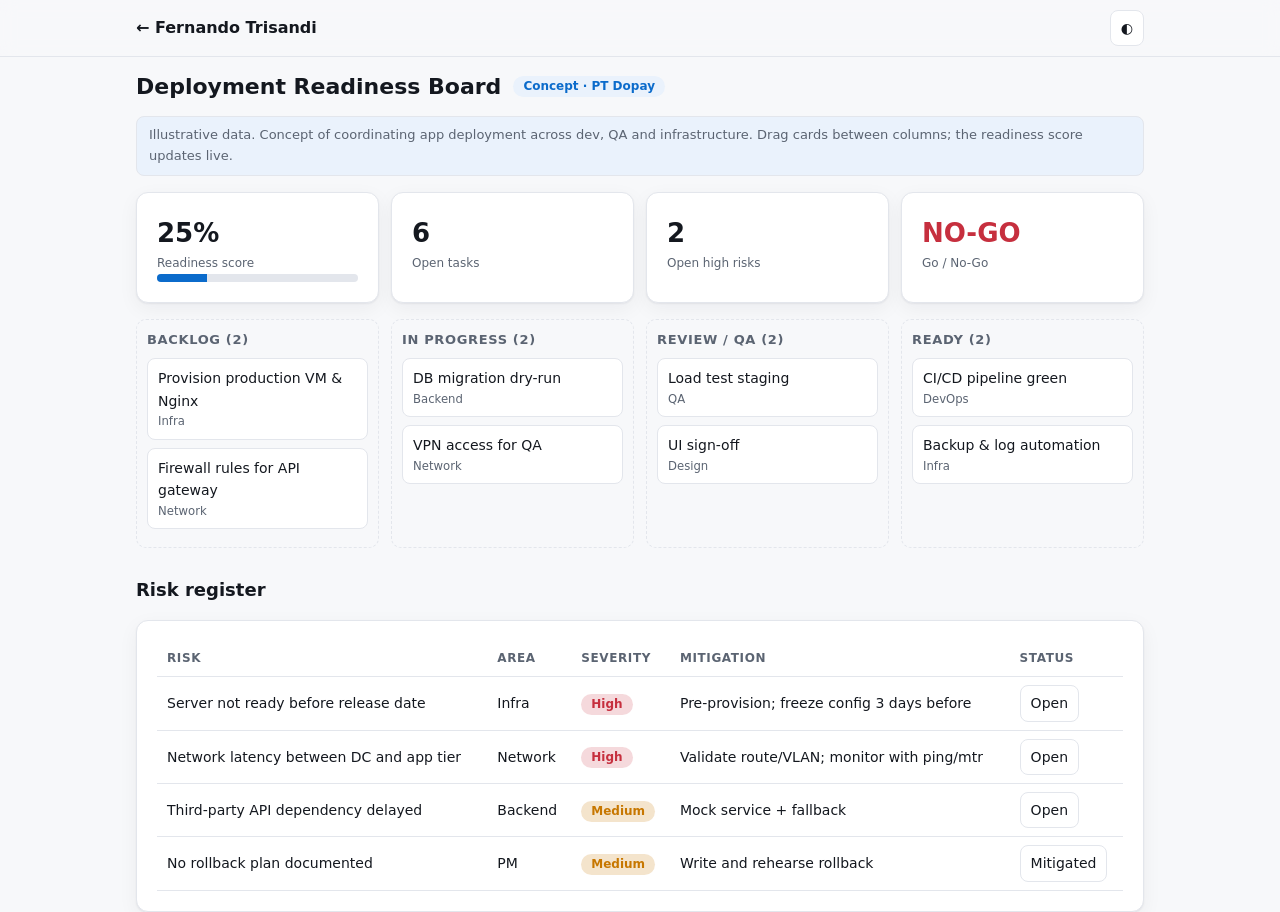
==== prototypes/dopay.html @ a8b0e4cb "Initial CV site" ====
<!doctype html>
<html lang="en"><head><meta charset="utf-8"><meta name="viewport" content="width=device-width,initial-scale=1">
<title>Deployment Readiness Board — Prototype</title>
<link rel="stylesheet" href="../css/style.css"></head>
<body>
<header class="top"><div class="wrap"><a class="brand" href="../index.html">← Fernando Trisandi</a><nav></nav><button class="icon" data-toggle-theme>◐</button></div></header>
<div class="wrap">
<div class="pbar"><h1>Deployment Readiness Board</h1><span class="badge b-info">Concept · PT Dopay</span></div>
<div class="note">Illustrative data. Concept of coordinating app deployment across dev, QA and infrastructure. Drag cards between columns; the readiness score updates live.</div>

<div class="kpis">
  <div class="card kpi"><div class="n" id="score">0%</div><div class="l">Readiness score</div><div class="bar"><i id="scorebar" style="width:0"></i></div></div>
  <div class="card kpi"><div class="n" id="open">0</div><div class="l">Open tasks</div></div>
  <div class="card kpi"><div class="n" id="risks">0</div><div class="l">Open high risks</div></div>
  <div class="card kpi"><div class="n" id="verdict">—</div><div class="l">Go / No-Go</div></div>
</div>

<div class="board" id="board"></div>

<h2 style="margin-top:28px;font-size:18px">Risk register</h2>
<div class="card scroll"><table><thead><tr><th>Risk</th><th>Area</th><th>Severity</th><th>Mitigation</th><th>Status</th></tr></thead><tbody id="rk"></tbody></table></div>
</div>
<script src="../js/main.js"></script>
<script>
var cols=["Backlog","In progress","Review / QA","Ready"];
var tasks=[
 {t:"Provision production VM & Nginx",o:"Infra",c:0},{t:"Firewall rules for API gateway",o:"Network",c:0},
 {t:"DB migration dry-run",o:"Backend",c:1},{t:"VPN access for QA",o:"Network",c:1},
 {t:"Load test staging",o:"QA",c:2},{t:"UI sign-off",o:"Design",c:2},
 {t:"CI/CD pipeline green",o:"DevOps",c:3},{t:"Backup & log automation",o:"Infra",c:3}
];
var risks=[
 {r:"Server not ready before release date",a:"Infra",s:"High",m:"Pre-provision; freeze config 3 days before",open:true},
 {r:"Network latency between DC and app tier",a:"Network",s:"High",m:"Validate route/VLAN; monitor with ping/mtr",open:true},
 {r:"Third-party API dependency delayed",a:"Backend",s:"Medium",m:"Mock service + fallback",open:true},
 {r:"No rollback plan documented",a:"PM",s:"Medium",m:"Write and rehearse rollback",open:false}
];
var board=document.getElementById("board");
function render(){
  board.innerHTML="";
  cols.forEach(function(name,ci){
    var col=document.createElement("div");col.className="col";col.dataset.c=ci;
    col.innerHTML="<h4>"+name+" ("+tasks.filter(function(x){return x.c===ci}).length+")</h4>";
    col.ondragover=function(e){e.preventDefault()};
    col.ondrop=function(e){e.preventDefault();var i=e.dataTransfer.getData("i");tasks[i].c=ci;render()};
    tasks.forEach(function(x,i){if(x.c!==ci)return;
      var d=document.createElement("div");d.className="task";d.draggable=true;
      d.innerHTML=x.t+"<small>"+x.o+"</small>";
      d.ondragstart=function(e){e.dataTransfer.setData("i",i)};
      d.onclick=function(){x.c=(x.c+1)%4;render()};
      col.appendChild(d)});
    board.appendChild(col)});
  var rdy=tasks.filter(function(x){return x.c===3}).length,tot=tasks.length;
  var openHigh=risks.filter(function(r){return r.open&&r.s==="High"}).length;
  var pct=Math.round(rdy/tot*100);
  document.getElementById("score").textContent=pct+"%";
  document.getElementById("scorebar").style.width=pct+"%";
  document.getElementById("open").textContent=tot-rdy;
  document.getElementById("risks").textContent=openHigh;
  var go=pct===100&&openHigh===0;
  document.getElementById("verdict").textContent=go?"GO":"NO-GO";
  document.getElementById("verdict").style.color=go?"var(--accent-2)":"var(--bad)";
  var tb=document.getElementById("rk");tb.innerHTML="";
  risks.forEach(function(r,i){var tr=document.createElement("tr");
    tr.innerHTML="<td>"+r.r+"</td><td>"+r.a+"</td><td><span class='badge "+(r.s==="High"?"b-bad":"b-warn")+"'>"+r.s+"</span></td><td>"+r.m+"</td><td><button class='icon'>"+(r.open?"Open":"Mitigated")+"</button></td>";
    tr.querySelector("button").onclick=function(){r.open=!r.open;render()};
    tb.appendChild(tr)});
}
render();
</script>
</body></html>
---- css/style.css ----
:root{
  --bg:#f7f8fa;--surface:#fff;--ink:#14181f;--muted:#5b6472;--line:#e3e6ec;
  --accent:#0b6bcb;--accent-2:#0a8f6a;--warn:#c77700;--bad:#c62f3e;--soft:#eaf2fc;
  --radius:12px;--shadow:0 1px 2px rgba(20,24,31,.06),0 6px 20px rgba(20,24,31,.05);
}
@media (prefers-color-scheme:dark){:root:not([data-theme="light"]){
  --bg:#0e1116;--surface:#161b22;--ink:#e8ecf2;--muted:#9aa5b5;--line:#252c37;
  --accent:#5aa6ff;--accent-2:#3ecf9f;--warn:#f0a93b;--bad:#ff6b7a;--soft:#14263d;
  --shadow:0 1px 2px rgba(0,0,0,.4),0 6px 20px rgba(0,0,0,.3);}}
:root[data-theme="dark"]{
  --bg:#0e1116;--surface:#161b22;--ink:#e8ecf2;--muted:#9aa5b5;--line:#252c37;
  --accent:#5aa6ff;--accent-2:#3ecf9f;--warn:#f0a93b;--bad:#ff6b7a;--soft:#14263d;
  --shadow:0 1px 2px rgba(0,0,0,.4),0 6px 20px rgba(0,0,0,.3);}
*{box-sizing:border-box}
html{scroll-behavior:smooth}
body{margin:0;background:var(--bg);color:var(--ink);font:16px/1.6 system-ui,-apple-system,"Segoe UI",Roboto,sans-serif}
a{color:var(--accent);text-decoration:none}a:hover{text-decoration:underline}
.wrap{max-width:1040px;margin:0 auto;padding:0 16px}
header.top{position:sticky;top:0;z-index:10;background:color-mix(in srgb,var(--bg) 88%,transparent);backdrop-filter:blur(8px);border-bottom:1px solid var(--line)}
header.top .wrap{display:flex;align-items:center;gap:16px;height:56px}
.brand{font-weight:700;color:var(--ink)}
nav{display:flex;gap:14px;margin-left:auto;overflow-x:auto;white-space:nowrap}
nav a{color:var(--muted);font-size:14px}
button.icon{border:1px solid var(--line);background:var(--surface);color:var(--ink);border-radius:8px;padding:6px 10px;cursor:pointer;font:inherit;font-size:14px}
.hero{padding:56px 0 32px;display:grid;gap:24px;grid-template-columns:1fr}
@media(min-width:800px){.hero{grid-template-columns:1.4fr 1fr;align-items:center}}
.hero h1{font-size:clamp(30px,5vw,46px);line-height:1.1;margin:0 0 8px}
.hero .role{color:var(--accent);font-weight:600;margin-bottom:12px}
.hero p{color:var(--muted);max-width:60ch}
.chips{display:flex;flex-wrap:wrap;gap:8px;margin:16px 0 0}
.chip{background:var(--soft);color:var(--accent);border-radius:999px;padding:3px 12px;font-size:13px;font-weight:500}
.card{background:var(--surface);border:1px solid var(--line);border-radius:var(--radius);box-shadow:var(--shadow);padding:20px}
.contact{list-style:none;margin:0;padding:0;display:grid;gap:10px;font-size:15px}
.contact b{display:inline-block;width:76px;color:var(--muted);font-weight:500}
.btn{display:inline-block;border-radius:8px;padding:9px 16px;font-weight:600;font-size:14px;border:1px solid var(--accent);background:var(--accent);color:#fff}
.btn.ghost{background:transparent;color:var(--accent)}
.btn:hover{text-decoration:none;opacity:.9}
section{padding:36px 0}
section>.wrap>h2{font-size:24px;margin:0 0 4px}
.sub{color:var(--muted);margin:0 0 20px}
.grid{display:grid;gap:16px}
.g2{grid-template-columns:repeat(auto-fit,minmax(280px,1fr))}
.g4{grid-template-columns:repeat(auto-fit,minmax(220px,1fr))}
.job{position:relative;padding-left:20px;border-left:2px solid var(--line);margin:0 0 24px}
.job::before{content:"";position:absolute;left:-7px;top:6px;width:12px;height:12px;border-radius:50%;background:var(--accent)}
.job h3{margin:0;font-size:18px}
.job .meta{color:var(--muted);font-size:14px;margin-bottom:6px}
.job ul{margin:6px 0 0;padding-left:18px}.job li{margin:3px 0}
.stat{font-size:28px;font-weight:700;color:var(--accent)}
.proto h3{margin:0 0 4px}.proto .tag{font-size:12px;color:var(--muted);text-transform:uppercase;letter-spacing:.06em}
.proto p{color:var(--muted);font-size:14px;margin:8px 0 14px}
footer{padding:28px 0 48px;color:var(--muted);font-size:13px;border-top:1px solid var(--line)}
/* prototype shared */
.pbar{display:flex;align-items:center;gap:12px;padding:12px 0;flex-wrap:wrap}
.pbar h1{font-size:22px;margin:0}
.note{background:var(--soft);border:1px solid var(--line);border-radius:8px;padding:8px 12px;font-size:13px;color:var(--muted);margin-bottom:16px}
table{width:100%;border-collapse:collapse;font-size:14px}
th,td{text-align:left;padding:8px 10px;border-bottom:1px solid var(--line)}
th{color:var(--muted);font-weight:600;font-size:12px;text-transform:uppercase;letter-spacing:.05em}
.badge{display:inline-block;border-radius:999px;padding:1px 10px;font-size:12px;font-weight:600}
.b-ok{background:color-mix(in srgb,var(--accent-2) 18%,transparent);color:var(--accent-2)}
.b-warn{background:color-mix(in srgb,var(--warn) 20%,transparent);color:var(--warn)}
.b-bad{background:color-mix(in srgb,var(--bad) 18%,transparent);color:var(--bad)}
.b-info{background:var(--soft);color:var(--accent)}
.bar{height:8px;border-radius:99px;background:var(--line);overflow:hidden}
.bar>i{display:block;height:100%;background:var(--accent)}
.kpis{display:grid;gap:12px;grid-template-columns:repeat(auto-fit,minmax(150px,1fr));margin-bottom:16px}
.kpi .n{font-size:26px;font-weight:700}.kpi .l{font-size:12px;color:var(--muted)}
.board{display:grid;gap:12px;grid-template-columns:repeat(auto-fit,minmax(200px,1fr))}
.col{background:var(--bg);border:1px dashed var(--line);border-radius:10px;padding:10px;min-height:120px}
.col h4{margin:0 0 8px;font-size:13px;color:var(--muted);text-transform:uppercase;letter-spacing:.05em}
.task{background:var(--surface);border:1px solid var(--line);border-radius:8px;padding:8px 10px;margin-bottom:8px;font-size:14px;cursor:grab}
.task small{display:block;color:var(--muted)}
select,input{font:inherit;padding:6px 8px;border:1px solid var(--line);border-radius:8px;background:var(--surface);color:var(--ink)}
svg text{fill:var(--ink);font-size:12px}
.tabs{display:flex;gap:6px;margin-bottom:12px;flex-wrap:wrap}
.tabs button{border:1px solid var(--line);background:var(--surface);color:var(--ink);border-radius:8px;padding:6px 12px;cursor:pointer;font:inherit;font-size:14px}
.tabs button.on{background:var(--accent);border-color:var(--accent);color:#fff}
.scroll{overflow-x:auto}
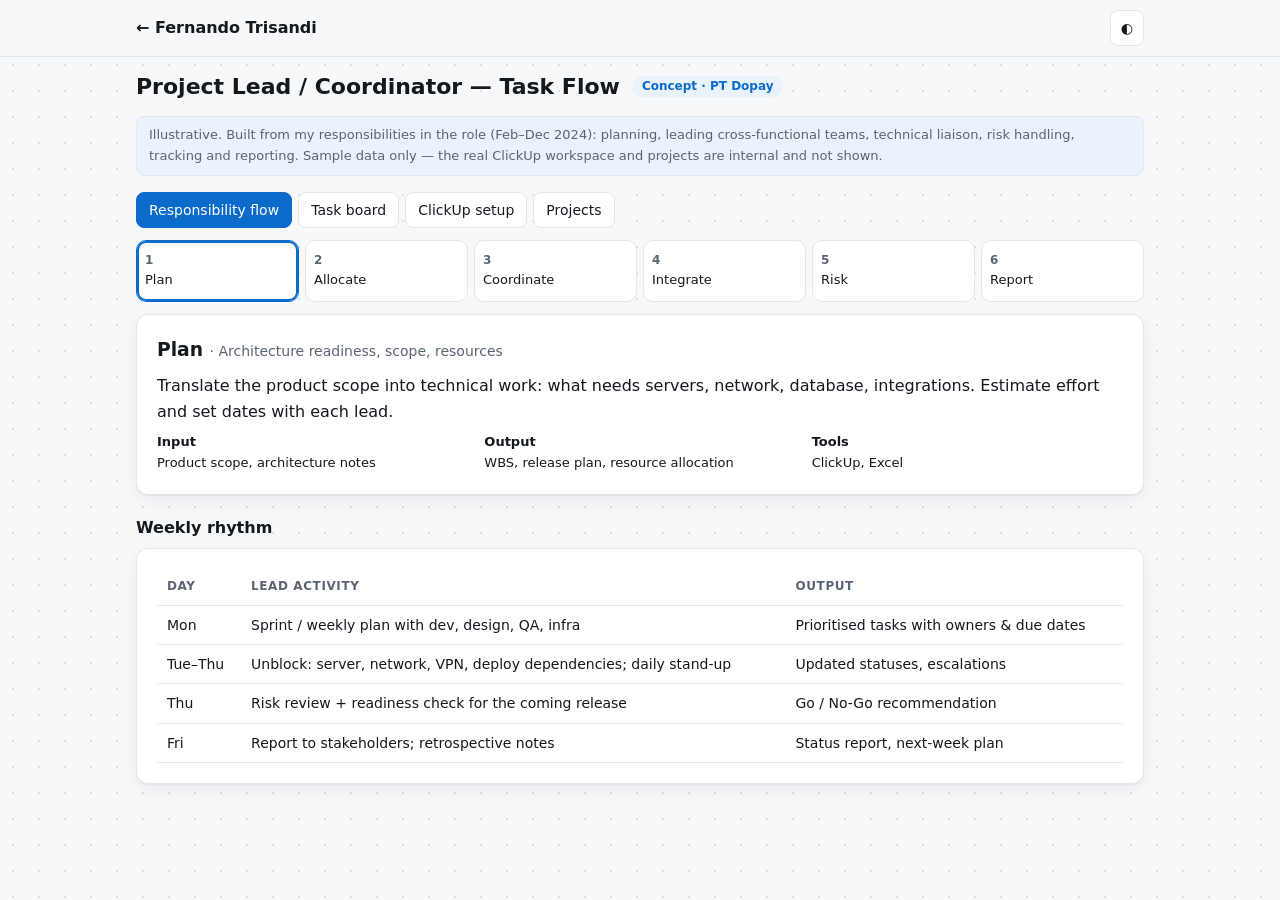
==== commit 0de71b3e: "Remove Axindo prototype, add Tiga Putra card, fix mobile hero gutter Also includes pending updates t" ====
--- a/prototypes/dopay.html
+++ b/prototypes/dopay.html
@@ -1,71 +1,109 @@
 <!doctype html>
 <html lang="en"><head><meta charset="utf-8"><meta name="viewport" content="width=device-width,initial-scale=1">
-<title>Deployment Readiness Board — Prototype</title>
-<link rel="stylesheet" href="../css/style.css"></head>
+<title>Dopay — Project Lead Flow Prototype</title>
+<link rel="stylesheet" href="../css/style.css">
+<style>
+.loop{display:flex;gap:6px;flex-wrap:wrap;margin-bottom:12px}
+.loop button{flex:1 1 120px;border:1px solid var(--line);background:var(--surface);color:var(--ink);border-radius:10px;padding:10px 8px;cursor:pointer;font:inherit;font-size:13px;text-align:left}
+.loop button b{display:block;font-size:12px;color:var(--muted)}.loop button.on{border-color:var(--accent);box-shadow:0 0 0 2px var(--accent) inset}
+.cu{display:grid;grid-template-columns:200px 1fr;gap:12px}@media(max-width:700px){.cu{grid-template-columns:1fr}}
+.cu .side{border:1px solid var(--line);border-radius:10px;padding:10px;background:var(--soft);font-size:13px}
+.cu .side div{padding:4px 6px;border-radius:6px;cursor:pointer}.cu .side div.on{background:var(--accent);color:#fff}
+.pill{display:inline-block;border-radius:999px;padding:1px 8px;font-size:11px;color:#fff;margin-right:4px}
+</style></head>
 <body>
 <header class="top"><div class="wrap"><a class="brand" href="../index.html">← Fernando Trisandi</a><nav></nav><button class="icon" data-toggle-theme>◐</button></div></header>
 <div class="wrap">
-<div class="pbar"><h1>Deployment Readiness Board</h1><span class="badge b-info">Concept · PT Dopay</span></div>
-<div class="note">Illustrative data. Concept of coordinating app deployment across dev, QA and infrastructure. Drag cards between columns; the readiness score updates live.</div>
+<div class="pbar"><h1>Project Lead / Coordinator — Task Flow</h1><span class="badge b-info">Concept · PT Dopay</span></div>
+<div class="note">Illustrative. Built from my responsibilities in the role (Feb–Dec 2024): planning, leading cross-functional teams, technical liaison, risk handling, tracking and reporting. Sample data only — the real ClickUp workspace and projects are internal and not shown.</div>
 
-<div class="kpis">
+<div class="tabs" id="tabs"><button class="on" data-t="r">Responsibility flow</button><button data-t="b">Task board</button><button data-t="c">ClickUp setup</button><button data-t="p">Projects</button></div>
+
+<div id="r">
+ <div class="loop" id="lp"></div><div class="card" id="ld"></div>
+ <h3 style="font-size:16px;margin:20px 0 8px">Weekly rhythm</h3>
+ <div class="card scroll"><table><thead><tr><th>Day</th><th>Lead activity</th><th>Output</th></tr></thead><tbody>
+  <tr><td>Mon</td><td>Sprint / weekly plan with dev, design, QA, infra</td><td>Prioritised tasks with owners &amp; due dates</td></tr>
+  <tr><td>Tue–Thu</td><td>Unblock: server, network, VPN, deploy dependencies; daily stand-up</td><td>Updated statuses, escalations</td></tr>
+  <tr><td>Thu</td><td>Risk review + readiness check for the coming release</td><td>Go / No-Go recommendation</td></tr>
+  <tr><td>Fri</td><td>Report to stakeholders; retrospective notes</td><td>Status report, next-week plan</td></tr></tbody></table></div>
+</div>
+
+<div id="b" hidden>
+ <div class="kpis">
   <div class="card kpi"><div class="n" id="score">0%</div><div class="l">Readiness score</div><div class="bar"><i id="scorebar" style="width:0"></i></div></div>
   <div class="card kpi"><div class="n" id="open">0</div><div class="l">Open tasks</div></div>
   <div class="card kpi"><div class="n" id="risks">0</div><div class="l">Open high risks</div></div>
   <div class="card kpi"><div class="n" id="verdict">—</div><div class="l">Go / No-Go</div></div>
+ </div>
+ <div class="board" id="board"></div>
+ <h2 style="margin-top:28px;font-size:18px">Risk register</h2>
+ <div class="card scroll"><table><thead><tr><th>Risk</th><th>Area</th><th>Severity</th><th>Mitigation</th><th>Status</th></tr></thead><tbody id="rk"></tbody></table></div>
 </div>
 
-<div class="board" id="board"></div>
+<div id="c" hidden>
+ <div class="cu"><div class="side" id="cs"></div><div class="card" id="cd"></div></div>
+ <p style="font-size:13px;color:var(--muted)">Task tracking used across the role: ClickUp, Jira, Trello and Asana. The structure below is a template I follow — Space per product, Folder per release, List per workstream.</p>
+</div>
 
-<h2 style="margin-top:28px;font-size:18px">Risk register</h2>
-<div class="card scroll"><table><thead><tr><th>Risk</th><th>Area</th><th>Severity</th><th>Mitigation</th><th>Status</th></tr></thead><tbody id="rk"></tbody></table></div>
+<div id="p" hidden><div class="grid g2" id="pj"></div>
+ <p style="font-size:13px;color:var(--muted)">Sample project types matching the scope of the role; real project names are omitted.</p></div>
 </div>
 <script src="../js/main.js"></script>
 <script>
+var $=function(i){return document.getElementById(i)};
+var tabs=["r","b","c","p"];
+document.querySelectorAll("#tabs button").forEach(function(b){b.onclick=function(){document.querySelectorAll("#tabs button").forEach(function(x){x.classList.toggle("on",x===b)});tabs.forEach(function(id){$(id).hidden=id!==b.dataset.t})}});
+
+/* responsibility flow */
+var L=[["Plan","Architecture readiness, scope, resources","Translate the product scope into technical work: what needs servers, network, database, integrations. Estimate effort and set dates with each lead.","Product scope, architecture notes","WBS, release plan, resource allocation","ClickUp, Excel"],
+["Allocate","Task allocation across dev / design / QA","Break work into tasks, assign owners, agree definition of done and acceptance criteria.","Release plan","Tasks with owner, due date, priority","ClickUp / Jira board"],
+["Coordinate","Technical liaison","Connect developers with infrastructure and network engineers; align stakeholders; resolve cross-team dependencies.","Blockers, questions","Decisions, unblocked tasks","Stand-up, chat, meeting notes"],
+["Integrate","Deployment &amp; infrastructure","Verify servers, routers, switches, VPN and firewall rules are configured and validated before deployment.","Environment checklist","Ready staging / production","Linux, Nginx, VLAN, VPN"],
+["Risk","Identify &amp; mitigate","Keep a live risk register: server readiness, latency, third-party dependencies, rollback plan. Decide Go / No-Go.","Test results, risk register","Mitigations, Go / No-Go","Risk register, readiness score"],
+["Report","Track &amp; communicate","Weekly status to stakeholders: progress, risks, next steps. Feed lessons back into the next plan.","Board status","Status report, retrospective","ClickUp dashboard, Asana / Trello"]];
+var lc=0;
+function rl(){$("lp").innerHTML=L.map(function(s,i){return "<button class='"+(i===lc?"on":"")+"' data-i='"+i+"'><b>"+(i+1)+"</b>"+s[0]+"</button>"}).join("");
+ $("lp").querySelectorAll("button").forEach(function(b){b.onclick=function(){lc=+b.dataset.i;rl()}});
+ var s=L[lc];$("ld").innerHTML="<h3 style='margin:0 0 4px'>"+s[0]+" <span style='font-weight:400;color:var(--muted);font-size:14px'>· "+s[1]+"</span></h3><p style='margin:8px 0'>"+s[2]+"</p><div class='grid' style='grid-template-columns:repeat(auto-fit,minmax(150px,1fr));font-size:13px'><div><b>Input</b><br>"+s[3]+"</div><div><b>Output</b><br>"+s[4]+"</div><div><b>Tools</b><br>"+s[5]+"</div></div>"}
+rl();
+
+/* board */
 var cols=["Backlog","In progress","Review / QA","Ready"];
-var tasks=[
- {t:"Provision production VM & Nginx",o:"Infra",c:0},{t:"Firewall rules for API gateway",o:"Network",c:0},
- {t:"DB migration dry-run",o:"Backend",c:1},{t:"VPN access for QA",o:"Network",c:1},
- {t:"Load test staging",o:"QA",c:2},{t:"UI sign-off",o:"Design",c:2},
- {t:"CI/CD pipeline green",o:"DevOps",c:3},{t:"Backup & log automation",o:"Infra",c:3}
-];
-var risks=[
- {r:"Server not ready before release date",a:"Infra",s:"High",m:"Pre-provision; freeze config 3 days before",open:true},
- {r:"Network latency between DC and app tier",a:"Network",s:"High",m:"Validate route/VLAN; monitor with ping/mtr",open:true},
- {r:"Third-party API dependency delayed",a:"Backend",s:"Medium",m:"Mock service + fallback",open:true},
- {r:"No rollback plan documented",a:"PM",s:"Medium",m:"Write and rehearse rollback",open:false}
-];
-var board=document.getElementById("board");
-function render(){
-  board.innerHTML="";
-  cols.forEach(function(name,ci){
-    var col=document.createElement("div");col.className="col";col.dataset.c=ci;
-    col.innerHTML="<h4>"+name+" ("+tasks.filter(function(x){return x.c===ci}).length+")</h4>";
-    col.ondragover=function(e){e.preventDefault()};
-    col.ondrop=function(e){e.preventDefault();var i=e.dataTransfer.getData("i");tasks[i].c=ci;render()};
-    tasks.forEach(function(x,i){if(x.c!==ci)return;
-      var d=document.createElement("div");d.className="task";d.draggable=true;
-      d.innerHTML=x.t+"<small>"+x.o+"</small>";
-      d.ondragstart=function(e){e.dataTransfer.setData("i",i)};
-      d.onclick=function(){x.c=(x.c+1)%4;render()};
-      col.appendChild(d)});
-    board.appendChild(col)});
-  var rdy=tasks.filter(function(x){return x.c===3}).length,tot=tasks.length;
-  var openHigh=risks.filter(function(r){return r.open&&r.s==="High"}).length;
-  var pct=Math.round(rdy/tot*100);
-  document.getElementById("score").textContent=pct+"%";
-  document.getElementById("scorebar").style.width=pct+"%";
-  document.getElementById("open").textContent=tot-rdy;
-  document.getElementById("risks").textContent=openHigh;
-  var go=pct===100&&openHigh===0;
-  document.getElementById("verdict").textContent=go?"GO":"NO-GO";
-  document.getElementById("verdict").style.color=go?"var(--accent-2)":"var(--bad)";
-  var tb=document.getElementById("rk");tb.innerHTML="";
-  risks.forEach(function(r,i){var tr=document.createElement("tr");
-    tr.innerHTML="<td>"+r.r+"</td><td>"+r.a+"</td><td><span class='badge "+(r.s==="High"?"b-bad":"b-warn")+"'>"+r.s+"</span></td><td>"+r.m+"</td><td><button class='icon'>"+(r.open?"Open":"Mitigated")+"</button></td>";
-    tr.querySelector("button").onclick=function(){r.open=!r.open;render()};
-    tb.appendChild(tr)});
-}
+var tasks=[{t:"Provision production VM & Nginx",o:"Infra",c:0},{t:"Firewall rules for API gateway",o:"Network",c:0},{t:"DB migration dry-run",o:"Backend",c:1},{t:"VPN access for QA",o:"Network",c:1},{t:"Load test staging",o:"QA",c:2},{t:"UI sign-off",o:"Design",c:2},{t:"CI/CD pipeline green",o:"DevOps",c:3},{t:"Backup & log automation",o:"Infra",c:3}];
+var risks=[{r:"Server not ready before release date",a:"Infra",s:"High",m:"Pre-provision; freeze config 3 days before",open:true},{r:"Network latency between DC and app tier",a:"Network",s:"High",m:"Validate route/VLAN; monitor with ping/mtr",open:true},{r:"Third-party API dependency delayed",a:"Backend",s:"Medium",m:"Mock service + fallback",open:true},{r:"No rollback plan documented",a:"PM",s:"Medium",m:"Write and rehearse rollback",open:false}];
+function render(){var board=$("board");board.innerHTML="";
+ cols.forEach(function(name,ci){var col=document.createElement("div");col.className="col";
+  col.innerHTML="<h4>"+name+" ("+tasks.filter(function(x){return x.c===ci}).length+")</h4>";
+  col.ondragover=function(e){e.preventDefault()};col.ondrop=function(e){e.preventDefault();tasks[e.dataTransfer.getData("i")].c=ci;render()};
+  tasks.forEach(function(x,i){if(x.c!==ci)return;var d=document.createElement("div");d.className="task";d.draggable=true;d.innerHTML=x.t+"<small>"+x.o+"</small>";
+   d.ondragstart=function(e){e.dataTransfer.setData("i",i)};d.onclick=function(){x.c=(x.c+1)%4;render()};col.appendChild(d)});board.appendChild(col)});
+ var rdy=tasks.filter(function(x){return x.c===3}).length,tot=tasks.length,oh=risks.filter(function(r){return r.open&&r.s==="High"}).length,pct=Math.round(rdy/tot*100);
+ $("score").textContent=pct+"%";$("scorebar").style.width=pct+"%";$("open").textContent=tot-rdy;$("risks").textContent=oh;
+ var go=pct===100&&oh===0;$("verdict").textContent=go?"GO":"NO-GO";$("verdict").style.color=go?"var(--accent-2)":"var(--bad)";
+ var tb=$("rk");tb.innerHTML="";risks.forEach(function(r){var tr=document.createElement("tr");
+  tr.innerHTML="<td>"+r.r+"</td><td>"+r.a+"</td><td><span class='badge "+(r.s==="High"?"b-bad":"b-warn")+"'>"+r.s+"</span></td><td>"+r.m+"</td><td><button class='icon'>"+(r.open?"Open":"Mitigated")+"</button></td>";
+  tr.querySelector("button").onclick=function(){r.open=!r.open;render()};tb.appendChild(tr)})}
 render();
+
+/* ClickUp template */
+var CU=[["Space: Product",["A space per product / client app. Members and permissions set here.","Custom statuses: Backlog → In progress → Review / QA → Ready → Released"]],
+["Folder: Release 1.0",["One folder per release with a start and target date.","Sprint lists hold two-week task batches."]],
+["List: Backend / Frontend / QA / Infra",["One list per workstream so each lead sees their own queue.","Custom fields: Owner team, Severity, Environment (staging / prod)."]],
+["Tasks &amp; subtasks",["Task = deliverable with owner, due date and priority.","Dependencies link infra tasks (VM, firewall, VPN) before deploy tasks.","Checklist per task: definition of done."]],
+["Docs &amp; wiki",["Deployment runbook, rollback plan, server / network inventory, meeting notes."]],
+["Dashboard &amp; reporting",["Cards: tasks by status, overdue, workload per team, burndown.","Weekly snapshot goes into the stakeholder report."]]];
+var ci=0;
+function rcu(){$("cs").innerHTML=CU.map(function(x,i){return "<div class='"+(i===ci?"on":"")+"' data-i='"+i+"'>"+x[0]+"</div>"}).join("");
+ $("cs").querySelectorAll("div").forEach(function(d){d.onclick=function(){ci=+d.dataset.i;rcu()}});
+ $("cd").innerHTML="<h3 style='margin:0 0 8px'>"+CU[ci][0]+"</h3><ul style='margin:0;padding-left:18px'>"+CU[ci][1].map(function(t){return "<li>"+t+"</li>"}).join("")+"</ul>"+(ci===3?"<p style='margin-top:12px'><span class='pill' style='background:#7b8794'>Backlog</span><span class='pill' style='background:#0b6bcb'>In progress</span><span class='pill' style='background:#d98a00'>Review / QA</span><span class='pill' style='background:#0a8f6a'>Ready</span></p>":"")}
+rcu();
+
+/* project types */
+[["Application deployment","Release of a new app version to production: staging, CI/CD, DB migration, go-live checklist.","Dev · QA · Infra","Readiness 100% → Go"],
+["Infrastructure integration","Connect app tier to data centre: VLAN, VPN, firewall rules, routing and latency validation.","Network · Infra","Latency &amp; route validated"],
+["Server &amp; network readiness","Provision and validate servers, routers and switches before a release freeze.","Infra · Network","Config frozen 3 days before"],
+["Stability &amp; monitoring","Backup, log automation and monitoring so releases stay stable after go-live.","Infra · DevOps","Backups verified"]].forEach(function(p){
+ $("pj").innerHTML+="<div class='card'><b>"+p[0]+"</b><p style='margin:6px 0;color:var(--muted);font-size:14px'>"+p[1]+"</p><span class='badge b-info'>"+p[2]+"</span> <span class='badge b-ok'>"+p[3]+"</span></div>"});
 </script>
 </body></html>
--- a/css/style.css
+++ b/css/style.css
@@ -22,7 +22,7 @@
 nav{display:flex;gap:14px;margin-left:auto;overflow-x:auto;white-space:nowrap}
 nav a{color:var(--muted);font-size:14px}
 button.icon{border:1px solid var(--line);background:var(--surface);color:var(--ink);border-radius:8px;padding:6px 10px;cursor:pointer;font:inherit;font-size:14px}
-.hero{padding:56px 0 32px;display:grid;gap:24px;grid-template-columns:1fr}
+.hero{padding:56px 16px 32px;display:grid;gap:24px;grid-template-columns:1fr}
 @media(min-width:800px){.hero{grid-template-columns:1.4fr 1fr;align-items:center}}
 .hero h1{font-size:clamp(30px,5vw,46px);line-height:1.1;margin:0 0 8px}
 .hero .role{color:var(--accent);font-weight:600;margin-bottom:12px}
@@ -77,3 +77,17 @@
 .tabs button{border:1px solid var(--line);background:var(--surface);color:var(--ink);border-radius:8px;padding:6px 12px;cursor:pointer;font:inherit;font-size:14px}
 .tabs button.on{background:var(--accent);border-color:var(--accent);color:#fff}
 .scroll{overflow-x:auto}
+/* background design */
+body{background-image:radial-gradient(color-mix(in srgb,var(--accent) 16%,transparent) 1px,transparent 1.2px);background-size:26px 26px;background-attachment:fixed}
+.hero-wrap{position:relative;overflow:hidden;border-bottom:1px solid var(--line);
+  background:radial-gradient(900px 400px at 85% -10%,color-mix(in srgb,var(--accent) 22%,transparent),transparent 70%),
+             radial-gradient(700px 360px at -5% 110%,color-mix(in srgb,var(--accent-2) 16%,transparent),transparent 70%)}
+.hero-wrap::before{content:"";position:absolute;inset:0;background:url("../img/bg-network.svg") center/cover no-repeat;opacity:.7;pointer-events:none}
+.hero-wrap>.wrap{position:relative}
+.gallery{display:grid;gap:14px;grid-template-columns:repeat(auto-fill,minmax(210px,1fr))}
+.gallery figure{margin:0;border:1px solid var(--line);border-radius:var(--radius);overflow:hidden;background:var(--surface);box-shadow:var(--shadow)}
+.gallery img{display:block;width:100%;aspect-ratio:4/3;object-fit:cover;cursor:zoom-in}
+.gallery figcaption{padding:8px 12px;font-size:13px;color:var(--muted)}
+.gh{margin:28px 0 12px;font-size:18px}
+#lb{position:fixed;inset:0;background:rgba(0,0,0,.86);display:none;align-items:center;justify-content:center;z-index:50;padding:16px;cursor:zoom-out}
+#lb.on{display:flex}#lb img{max-width:100%;max-height:100%;border-radius:8px}
